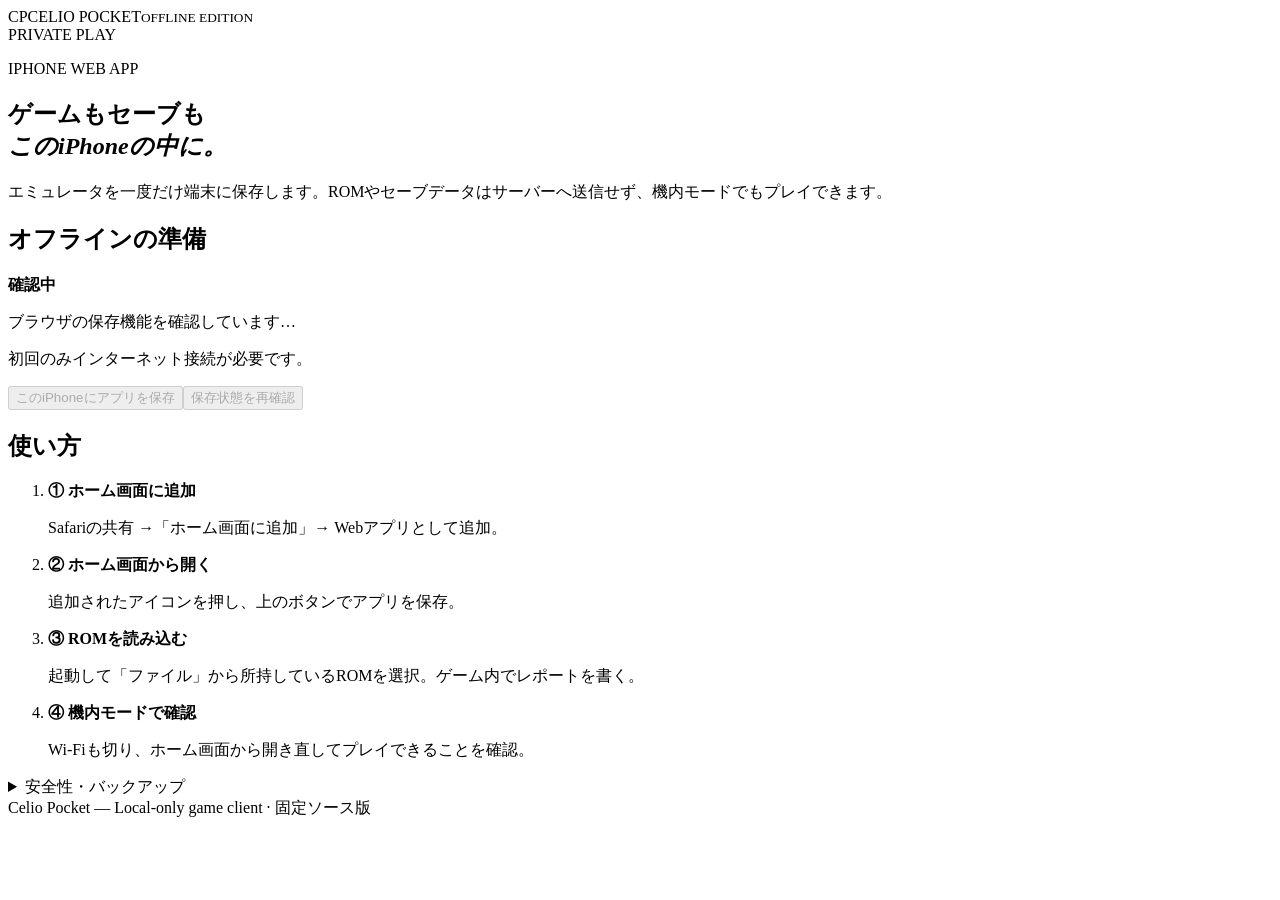
==== docs/index.html @ d20c885c "feat(celio): add iPhone offline PWA index.html" ====
<!doctype html>
<html lang="ja">
<head>
<meta charset="utf-8">
<meta name="viewport" content="width=device-width,initial-scale=1,viewport-fit=cover">
<meta name="theme-color" content="#10182b">
<meta name="apple-mobile-web-app-capable" content="yes">
<meta name="apple-mobile-web-app-status-bar-style" content="black-translucent">
<meta name="referrer" content="no-referrer">
<meta http-equiv="Content-Security-Policy" content="default-src 'none'; script-src 'self'; style-src 'self' 'unsafe-inline'; img-src 'self' data:; connect-src 'self' https://raw.githubusercontent.com; worker-src 'self'; manifest-src 'self'; object-src 'none'; base-uri 'none'; form-action 'none'; frame-src 'none'">
<link rel="manifest" href="manifest.webmanifest"><link rel="icon" href="icon.svg" type="image/svg+xml">
<link rel="stylesheet" href="install.css">
<title>Celio Pocket — iPhone オフライン版</title>
<script defer src="assets.js"></script>
<script defer src="install.js"></script>
</head>
<body><main>
<header><div class="brand"><span class="mark" aria-hidden="true">CP</span><span>CELIO POCKET<small>OFFLINE EDITION</small></span></div><span class="tag">PRIVATE PLAY</span></header>
<section class="hero"><p class="eyebrow">IPHONE WEB APP</p><h1>ゲームもセーブも<br><em>このiPhoneの中に。</em></h1><p>エミュレータを一度だけ端末に保存します。ROMやセーブデータはサーバーへ送信せず、機内モードでもプレイできます。</p></section>
<section class="panel"><div class="panelHead"><h2>オフラインの準備</h2><strong id="badge">確認中</strong></div><div class="meter" role="progressbar" aria-label="保存進捗" aria-valuemin="0" aria-valuemax="100" aria-valuenow="0" id="meter"><div id="bar"></div></div><p id="status" role="status" aria-live="polite">ブラウザの保存機能を確認しています…</p><p id="meta" class="muted">初回のみインターネット接続が必要です。</p><button type="button" id="install" disabled>このiPhoneにアプリを保存</button><a href="game.html" id="play" class="play" hidden>ゲームを起動する <span aria-hidden="true">↗</span></a><button type="button" id="check" class="link" disabled>保存状態を再確認</button></section>
<section class="steps"><h2>使い方</h2><ol><li><b>① ホーム画面に追加</b><p>Safariの共有 →「ホーム画面に追加」→ Webアプリとして追加。</p></li><li><b>② ホーム画面から開く</b><p>追加されたアイコンを押し、上のボタンでアプリを保存。</p></li><li><b>③ ROMを読み込む</b><p>起動して「ファイル」から所持しているROMを選択。ゲーム内でレポートを書く。</p></li><li><b>④ 機内モードで確認</b><p>Wi-Fiも切り、ホーム画面から開き直してプレイできることを確認。</p></li></ol></section>
<details><summary>安全性・バックアップ</summary><p>オンライン交換・USB通信を無効化し、ゲーム実行中の外部通信をCSPとService Workerで遮断します。配信にROMやセーブは含みません。ブラウザやiOSの更新確認通信はOS側で発生する場合があります。</p><p>Safariのウェブサイトデータを削除するとセーブが失われる場合があります。定期的に .sav を「このiPhone内」に書き出してください。元サイトからのセーブ移行は手動です。</p><p>公開元は <a href="https://github.com/liru55/mgba-celio-web" rel="noopener noreferrer">mGBA Celio Web</a>（MPL-2.0）です。ゲーム本体を一切同梱しません。</p></details>
<footer>Celio Pocket — Local-only game client · 固定ソース版</footer>
</main></body></html>
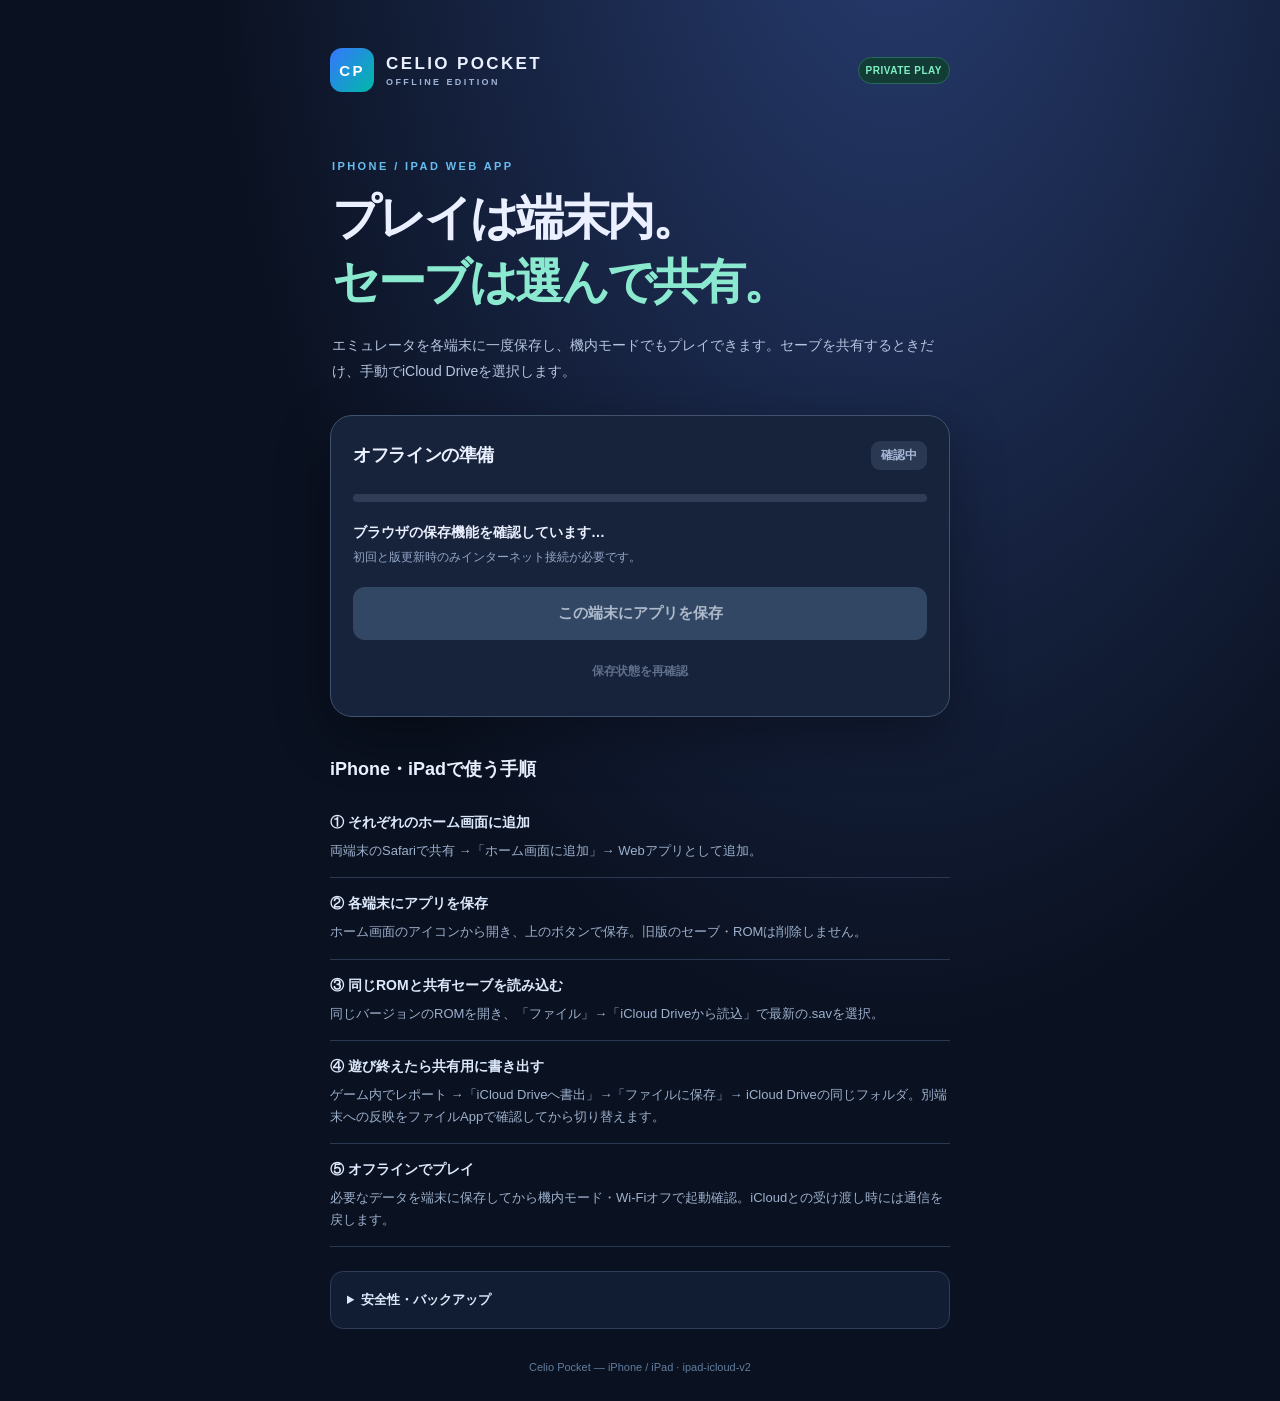
==== commit 926b84c6: "feat(celio): add iPad support and explicit iCloud Drive save handoff Add native file import/share, p" ====
--- a/docs/index.html
+++ b/docs/index.html
@@ -10,15 +10,15 @@
 <meta http-equiv="Content-Security-Policy" content="default-src 'none'; script-src 'self'; style-src 'self' 'unsafe-inline'; img-src 'self' data:; connect-src 'self' https://raw.githubusercontent.com; worker-src 'self'; manifest-src 'self'; object-src 'none'; base-uri 'none'; form-action 'none'; frame-src 'none'">
 <link rel="manifest" href="manifest.webmanifest"><link rel="icon" href="icon.svg" type="image/svg+xml">
 <link rel="stylesheet" href="install.css">
-<title>Celio Pocket — iPhone オフライン版</title>
+<title>Celio Pocket — iPhone・iPad オフライン版</title>
 <script defer src="assets.js"></script>
 <script defer src="install.js"></script>
 </head>
 <body><main>
 <header><div class="brand"><span class="mark" aria-hidden="true">CP</span><span>CELIO POCKET<small>OFFLINE EDITION</small></span></div><span class="tag">PRIVATE PLAY</span></header>
-<section class="hero"><p class="eyebrow">IPHONE WEB APP</p><h1>ゲームもセーブも<br><em>このiPhoneの中に。</em></h1><p>エミュレータを一度だけ端末に保存します。ROMやセーブデータはサーバーへ送信せず、機内モードでもプレイできます。</p></section>
-<section class="panel"><div class="panelHead"><h2>オフラインの準備</h2><strong id="badge">確認中</strong></div><div class="meter" role="progressbar" aria-label="保存進捗" aria-valuemin="0" aria-valuemax="100" aria-valuenow="0" id="meter"><div id="bar"></div></div><p id="status" role="status" aria-live="polite">ブラウザの保存機能を確認しています…</p><p id="meta" class="muted">初回のみインターネット接続が必要です。</p><button type="button" id="install" disabled>このiPhoneにアプリを保存</button><a href="game.html" id="play" class="play" hidden>ゲームを起動する <span aria-hidden="true">↗</span></a><button type="button" id="check" class="link" disabled>保存状態を再確認</button></section>
-<section class="steps"><h2>使い方</h2><ol><li><b>① ホーム画面に追加</b><p>Safariの共有 →「ホーム画面に追加」→ Webアプリとして追加。</p></li><li><b>② ホーム画面から開く</b><p>追加されたアイコンを押し、上のボタンでアプリを保存。</p></li><li><b>③ ROMを読み込む</b><p>起動して「ファイル」から所持しているROMを選択。ゲーム内でレポートを書く。</p></li><li><b>④ 機内モードで確認</b><p>Wi-Fiも切り、ホーム画面から開き直してプレイできることを確認。</p></li></ol></section>
-<details><summary>安全性・バックアップ</summary><p>オンライン交換・USB通信を無効化し、ゲーム実行中の外部通信をCSPとService Workerで遮断します。配信にROMやセーブは含みません。ブラウザやiOSの更新確認通信はOS側で発生する場合があります。</p><p>Safariのウェブサイトデータを削除するとセーブが失われる場合があります。定期的に .sav を「このiPhone内」に書き出してください。元サイトからのセーブ移行は手動です。</p><p>公開元は <a href="https://github.com/liru55/mgba-celio-web" rel="noopener noreferrer">mGBA Celio Web</a>（MPL-2.0）です。ゲーム本体を一切同梱しません。</p></details>
-<footer>Celio Pocket — Local-only game client · 固定ソース版</footer>
+<section class="hero"><p class="eyebrow">IPHONE / IPAD WEB APP</p><h1>プレイは端末内。<br><em>セーブは選んで共有。</em></h1><p>エミュレータを各端末に一度保存し、機内モードでもプレイできます。セーブを共有するときだけ、手動でiCloud Driveを選択します。</p></section>
+<section class="panel"><div class="panelHead"><h2>オフラインの準備</h2><strong id="badge">確認中</strong></div><div class="meter" role="progressbar" aria-label="保存進捗" aria-valuemin="0" aria-valuemax="100" aria-valuenow="0" id="meter"><div id="bar"></div></div><p id="status" role="status" aria-live="polite">ブラウザの保存機能を確認しています…</p><p id="meta" class="muted">初回と版更新時のみインターネット接続が必要です。</p><button type="button" id="install" disabled>この端末にアプリを保存</button><a href="game.html" id="play" class="play" hidden>ゲームを起動する <span aria-hidden="true">↗</span></a><button type="button" id="check" class="link" disabled>保存状態を再確認</button></section>
+<section class="steps"><h2>iPhone・iPadで使う手順</h2><ol><li><b>① それぞれのホーム画面に追加</b><p>両端末のSafariで共有 →「ホーム画面に追加」→ Webアプリとして追加。</p></li><li><b>② 各端末にアプリを保存</b><p>ホーム画面のアイコンから開き、上のボタンで保存。旧版のセーブ・ROMは削除しません。</p></li><li><b>③ 同じROMと共有セーブを読み込む</b><p>同じバージョンのROMを開き、「ファイル」→「iCloud Driveから読込」で最新の.savを選択。</p></li><li><b>④ 遊び終えたら共有用に書き出す</b><p>ゲーム内でレポート →「iCloud Driveへ書出」→「ファイルに保存」→ iCloud Driveの同じフォルダ。別端末への反映をファイルAppで確認してから切り替えます。</p></li><li><b>⑤ オフラインでプレイ</b><p>必要なデータを端末に保存してから機内モード・Wi-Fiオフで起動確認。iCloudとの受け渡し時には通信を戻します。</p></li></ol></section>
+<details><summary>安全性・バックアップ</summary><p>オンライン交換・USB通信は無効です。アプリはROM・SAVを自動アップロードしません。ただし手動でiCloud Driveへ保存した.savは、Appleのクラウドへ同期されます。完全に通信を切ったまま端末間同期することはできません。</p><p>読み込んだセーブは端末内のコピーです。遊ぶだけではiCloudのファイルは更新されません。2台で同時に進めず、書き出し・反映確認・読み込みの順で切り替えてください。クイックセーブは端末別です。</p><p>読込前の通常セーブを端末内に1世代退避します。Safariのデータ削除やストレージの問題に備え、.savを別途ファイルへ保管してください。共有画面の終了だけでは、保存先やiCloud同期完了をアプリから確認できません。</p><p>公開元は <a href="https://github.com/liru55/mgba-celio-web" rel="noopener noreferrer">mGBA Celio Web</a>（MPL-2.0）です。ROM・個人セーブは配信しません。ブラウザ・OSの通信はアプリとは別です。</p></details>
+<footer>Celio Pocket — iPhone / iPad · ipad-icloud-v2</footer>
 </main></body></html>
--- a/docs/install.css
+++ b/docs/install.css
@@ -0,0 +1 @@
+:root{color-scheme:dark;font-family:-apple-system,BlinkMacSystemFont,"Hiragino Kaku Gothic ProN","Noto Sans JP",sans-serif;background:#0a1120;color:#eaf0ff;-webkit-text-size-adjust:100%}*{box-sizing:border-box}body{margin:0;background:radial-gradient(ellipse at 70% -14%,#283d72 0%,#0a1120 55%);min-height:100vh}main{max-width:660px;margin:auto;padding:calc(env(safe-area-inset-top) + 22px) 20px calc(env(safe-area-inset-bottom) + 28px)}header{display:flex;align-items:center;justify-content:space-between;margin-bottom:54px;gap:12px}.brand{display:flex;align-items:center;gap:12px;font-size:17px;letter-spacing:.14em;font-weight:900}.brand small{display:block;font-size:9px;letter-spacing:.27em;color:#9eb3d7;margin-top:3px}.mark{width:44px;height:44px;display:grid;place-items:center;background:linear-gradient(130deg,#3676ff,#00b9a7);color:white;border-radius:12px;font-size:15px}.tag{font-weight:800;letter-spacing:.05em;color:#7ff0c4;border:1px solid #276c5b;background:#123c35;padding:7px;border-radius:30px;font-size:10px;white-space:nowrap}.hero .eyebrow{color:#68bdf0;font-weight:800;font-size:11px;letter-spacing:.22em}.hero h1{font-size:clamp(30px,8vw,48px);line-height:1.34;letter-spacing:-.06em;margin:14px 0 17px}.hero em{font-style:normal;color:#8ae9cf}.hero>p:last-child{color:#b6c5df;line-height:1.9;font-size:14px;margin:0 0 30px}.panel{padding:25px 22px;border:1px solid #40526e;border-radius:22px;background:#17233b;box-shadow:0 18px 55px #0005}.panelHead{display:flex;gap:10px;justify-content:space-between;align-items:center}.panel h2{font-size:18px;letter-spacing:-.02em;margin:0}.panelHead strong{font-size:12px;color:#a6b8d9;padding:6px 10px;border-radius:9px;background:#2b3851}.panelHead strong.ready{color:#8cf4c9;background:#164638}.panelHead strong.error{color:#ffc2b5;background:#54292b}.meter{height:8px;background:#303c56;border-radius:12px;overflow:hidden;margin-top:24px}.meter div{width:0;height:100%;background:linear-gradient(90deg,#5494ff,#42e1b5);transition:width .2s}.panel #status{font-size:14px;font-weight:750;line-height:1.6;margin:19px 0 4px;min-height:23px}.muted{font-size:12px;color:#93a6c5;line-height:1.6;margin:0 0 20px}button,.play{display:block;width:100%;text-align:center;border:0;border-radius:12px;padding:17px 12px;font-size:15px;font-weight:850;cursor:pointer;font-family:inherit;touch-action:manipulation}#install,.play{background:#8bead3;color:#08211e;text-decoration:none}.play{background:#a1c4ff;color:#11233e}#install:disabled{background:#324764;color:#aebacb;cursor:wait}#install[hidden],#play[hidden]{display:none}.link{margin-top:12px;background:transparent;color:#a7bad9;padding:11px;font-size:12px}.link:disabled{opacity:.5}.steps{margin:40px 0 24px}.steps h2{font-size:18px}.steps ol{padding:0;list-style:none}.steps li{padding:16px 0;border-bottom:1px solid #2a3853}.steps b{color:#dce8fb;font-size:14px}.steps p{margin:8px 0 0;color:#9db0cc;font-size:13px;line-height:1.65}details{background:#111d33;border:1px solid #2e3c56;padding:16px;border-radius:13px;font-size:12px;line-height:1.85;color:#bac9e0}summary{font-size:13px;color:#dde9fa;font-weight:750;cursor:pointer}details a{color:#8ec8ff}footer{color:#627d9e;font-size:11px;margin-top:32px;text-align:center}@media(min-width:600px){main{padding-top:48px}.hero{padding:0 2px}header{margin-bottom:68px}}
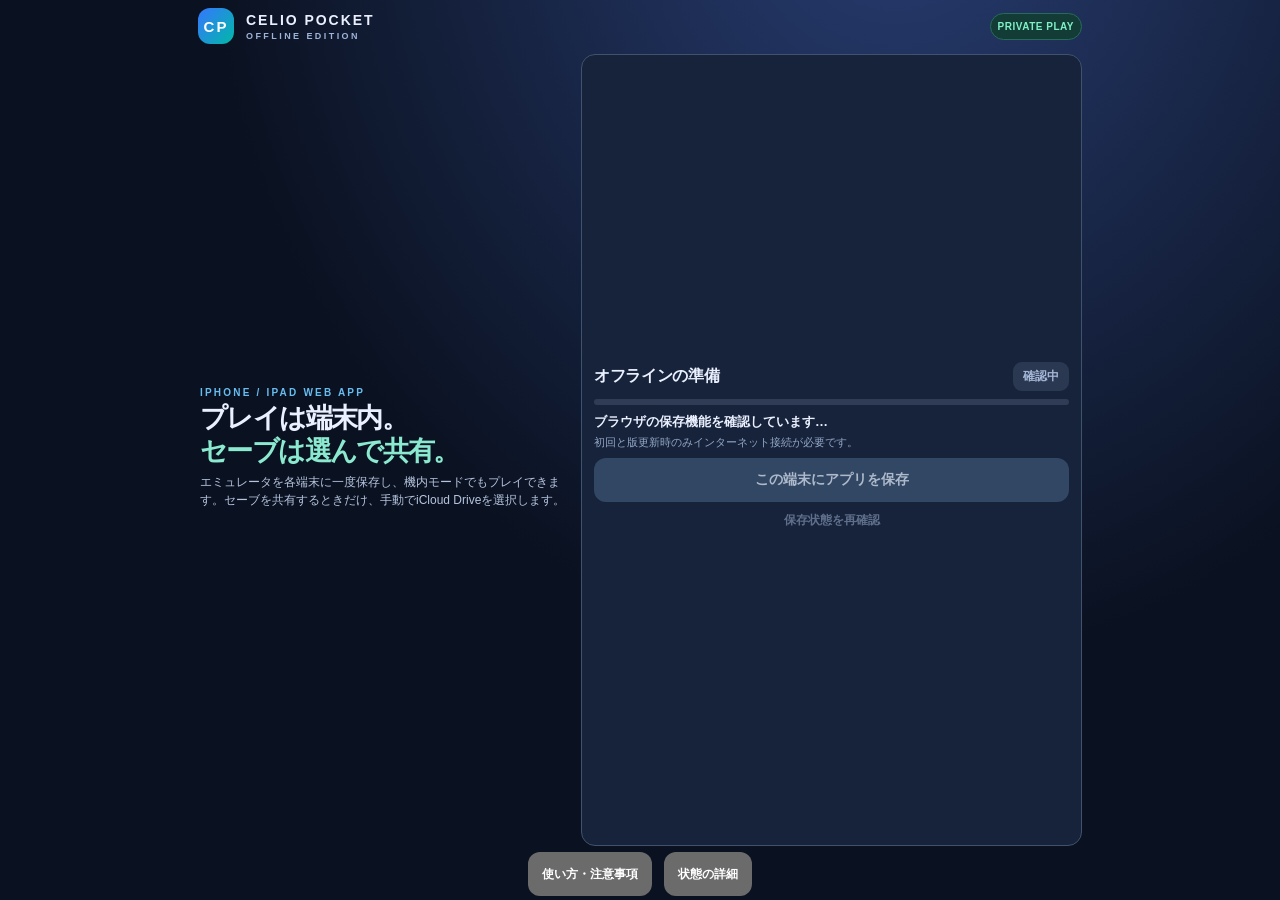
==== commit 8587fcfe: "fix(celio): fit portrait and landscape without page scrolling Add viewport-aware game and installer " ====
--- a/docs/index.html
+++ b/docs/index.html
@@ -10,6 +10,8 @@
 <meta http-equiv="Content-Security-Policy" content="default-src 'none'; script-src 'self'; style-src 'self' 'unsafe-inline'; img-src 'self' data:; connect-src 'self' https://raw.githubusercontent.com; worker-src 'self'; manifest-src 'self'; object-src 'none'; base-uri 'none'; form-action 'none'; frame-src 'none'">
 <link rel="manifest" href="manifest.webmanifest"><link rel="icon" href="icon.svg" type="image/svg+xml">
 <link rel="stylesheet" href="install.css">
+<link rel="stylesheet" href="viewport-fit.css">
+<script defer src="viewport-fit.js"></script>
 <title>Celio Pocket — iPhone・iPad オフライン版</title>
 <script defer src="assets.js"></script>
 <script defer src="install.js"></script>
@@ -20,5 +22,5 @@
 <section class="panel"><div class="panelHead"><h2>オフラインの準備</h2><strong id="badge">確認中</strong></div><div class="meter" role="progressbar" aria-label="保存進捗" aria-valuemin="0" aria-valuemax="100" aria-valuenow="0" id="meter"><div id="bar"></div></div><p id="status" role="status" aria-live="polite">ブラウザの保存機能を確認しています…</p><p id="meta" class="muted">初回と版更新時のみインターネット接続が必要です。</p><button type="button" id="install" disabled>この端末にアプリを保存</button><a href="game.html" id="play" class="play" hidden>ゲームを起動する <span aria-hidden="true">↗</span></a><button type="button" id="check" class="link" disabled>保存状態を再確認</button></section>
 <section class="steps"><h2>iPhone・iPadで使う手順</h2><ol><li><b>① それぞれのホーム画面に追加</b><p>両端末のSafariで共有 →「ホーム画面に追加」→ Webアプリとして追加。</p></li><li><b>② 各端末にアプリを保存</b><p>ホーム画面のアイコンから開き、上のボタンで保存。旧版のセーブ・ROMは削除しません。</p></li><li><b>③ 同じROMと共有セーブを読み込む</b><p>同じバージョンのROMを開き、「ファイル」→「iCloud Driveから読込」で最新の.savを選択。</p></li><li><b>④ 遊び終えたら共有用に書き出す</b><p>ゲーム内でレポート →「iCloud Driveへ書出」→「ファイルに保存」→ iCloud Driveの同じフォルダ。別端末への反映をファイルAppで確認してから切り替えます。</p></li><li><b>⑤ オフラインでプレイ</b><p>必要なデータを端末に保存してから機内モード・Wi-Fiオフで起動確認。iCloudとの受け渡し時には通信を戻します。</p></li></ol></section>
 <details><summary>安全性・バックアップ</summary><p>オンライン交換・USB通信は無効です。アプリはROM・SAVを自動アップロードしません。ただし手動でiCloud Driveへ保存した.savは、Appleのクラウドへ同期されます。完全に通信を切ったまま端末間同期することはできません。</p><p>読み込んだセーブは端末内のコピーです。遊ぶだけではiCloudのファイルは更新されません。2台で同時に進めず、書き出し・反映確認・読み込みの順で切り替えてください。クイックセーブは端末別です。</p><p>読込前の通常セーブを端末内に1世代退避します。Safariのデータ削除やストレージの問題に備え、.savを別途ファイルへ保管してください。共有画面の終了だけでは、保存先やiCloud同期完了をアプリから確認できません。</p><p>公開元は <a href="https://github.com/liru55/mgba-celio-web" rel="noopener noreferrer">mGBA Celio Web</a>（MPL-2.0）です。ROM・個人セーブは配信しません。ブラウザ・OSの通信はアプリとは別です。</p></details>
-<footer>Celio Pocket — iPhone / iPad · ipad-icloud-v2</footer>
+<footer>Celio Pocket — iPhone / iPad · viewport-v3</footer>
 </main></body></html>
--- a/docs/viewport-fit.css
+++ b/docs/viewport-fit.css
@@ -0,0 +1,110 @@
+/* MPL-2.0. Fit the app to the usable viewport; long settings use pages, not clipping. */
+:root{--cp-vh:100dvh;--cp-vw:100vw;--cp-top:0px;--cp-left:0px;--cp-safe-t:env(safe-area-inset-top,0px);--cp-safe-r:env(safe-area-inset-right,0px);--cp-safe-b:env(safe-area-inset-bottom,0px);--cp-safe-l:env(safe-area-inset-left,0px)}
+.cp-fit [hidden]{display:none!important}
+html.cp-fit,html.cp-fit body{width:100%;height:100%;min-height:0;margin:0;overflow:hidden;overscroll-behavior:none}
+.cp-fit body{position:fixed;top:var(--cp-top);left:var(--cp-left);width:var(--cp-vw);height:var(--cp-vh);padding:max(4px,var(--cp-safe-t)) max(4px,var(--cp-safe-r)) max(4px,var(--cp-safe-b)) max(4px,var(--cp-safe-l));box-sizing:border-box}
+.cp-fit .app-shell{width:100%;height:100%;min-height:0;max-width:none;display:grid;grid-template-rows:44px 18px minmax(0,1fr);gap:0;margin:0}
+.cp-fit .app-header{min-height:0;height:44px;gap:8px;overflow:hidden}
+.cp-fit .app-header h1{font-size:15px;min-width:0}.cp-fit .app-header h1 small{display:none}
+.cp-fit .app-header .badge{max-width:36%;overflow:hidden;text-overflow:ellipsis}
+.cp-fit .game-title{grid-row:2;margin:0;font-size:11px;line-height:18px;min-width:0;max-width:100%}
+.cp-fit .app-shell>.notice{display:none}
+.cp-fit .app-shell>.play,.cp-game .play.has-rom:not(.immersive):not(.overlay):not(.editing),.cp-game .play:not(.has-rom),.cp-game .play.immersive{
+ grid-row:3;width:100%;height:100%;min-height:0;max-height:none;margin:0;padding:0;box-sizing:border-box;
+ grid-template-columns:minmax(0,1fr);grid-template-rows:minmax(0,1fr) 240px auto;border-radius:10px;
+}
+.cp-game .play .screen-viewport,.cp-game .play.has-rom:not(.immersive):not(.overlay):not(.editing) .screen-viewport{grid-row:1;grid-column:1;min-width:0;min-height:0;width:100%;height:100%;aspect-ratio:auto;padding:4px}
+.cp-game .play #screen{min-width:0;min-height:0;width:100%;height:100%;object-fit:contain}
+.cp-game .play .gamepad{grid-row:2;grid-column:1;width:min(560px,100%);height:240px;min-height:0;padding:0;position:relative;inset:auto;margin:auto;pointer-events:none}
+.cp-game .play .gamepad .primary{display:contents}
+.cp-game .play .gamepad .shoulders{display:contents}
+.cp-game .play .gamepad .dpad{position:absolute;left:12px;top:48px;grid-template-columns:repeat(3,44px);grid-template-rows:repeat(3,44px);gap:2px;transform:none;pointer-events:auto}
+.cp-game .play .gamepad .dpad.linked{gap:0}
+.cp-game .play .gamepad .ab{position:absolute;left:auto;right:12px;top:94px;gap:10px;transform:none;pointer-events:auto}
+.cp-game .play .gamepad .ab button{width:56px;height:56px;min-height:56px}
+.cp-game .play .gamepad .shoulder-l,.cp-game .play .gamepad .shoulder-r{top:0;left:12px;right:auto;width:72px;min-height:44px;height:44px;transform:none;pointer-events:auto}
+.cp-game .play .gamepad .shoulder-r{left:auto;right:12px}
+.cp-game .play .gamepad .system{left:50%;right:auto;top:auto;bottom:0;transform:translateX(-50%);gap:6px;pointer-events:auto}
+.cp-game .play .gamepad .system button{min-height:44px;height:44px;min-width:64px;padding:4px;font-size:10px}
+.cp-game .play .emulator-toolbar{grid-row:3;grid-column:1;align-self:end;display:grid;grid-template-columns:repeat(5,minmax(0,1fr));grid-auto-rows:44px;gap:4px;padding:4px;min-width:0;width:100%;height:auto;box-sizing:border-box}
+.cp-fit .emulator-toolbar .bar-segment,.cp-fit .emulator-toolbar #quick-actions,.cp-fit .emulator-toolbar .quick-action:not(.custom-position){display:contents}
+.cp-fit .emulator-toolbar .bar-segment{border:0;padding:0;margin:0}
+.cp-fit .emulator-toolbar button,.cp-fit .emulator-toolbar .audio-popover summary{width:100%;min-width:0;min-height:44px;height:44px;margin:0;padding:3px;font-size:11px;white-space:normal;line-height:1.2;overflow-wrap:anywhere}
+.cp-fit .emulator-toolbar .audio-popover{min-width:0;margin:0}.cp-fit .audio-popover summary output{display:none}
+.cp-fit .audio-popover-panel{bottom:calc(var(--cp-tools,96px) + 4px);max-height:calc(100% - var(--cp-tools,96px) - 8px);max-width:calc(100% - 8px);right:4px;padding:8px}
+.cp-game .play #quick-message{bottom:calc(var(--cp-tools,96px) + 4px);max-width:calc(100% - 16px);overflow-wrap:anywhere}
+.cp-game .play #edit-bar{max-width:calc(100% - 12px);bottom:6px}
+.cp-game .play:not(.has-rom){grid-template-rows:minmax(0,1fr)}
+.cp-fit #welcome{gap:10px;padding:12px}.cp-fit #welcome strong{font-size:28px}.cp-fit #welcome p{font-size:12px}
+.cp-game .play.no-touch:not(.editing),.cp-game .play.touch-hidden:not(.editing),.cp-game .play.overlay,.cp-game .play.editing{grid-template-rows:minmax(0,1fr) auto!important}
+.cp-game .play.no-touch:not(.editing) .emulator-toolbar,.cp-game .play.touch-hidden:not(.editing) .emulator-toolbar,.cp-game .play.overlay .emulator-toolbar,.cp-game .play.editing .emulator-toolbar{grid-row:2}
+.cp-game .play.overlay .gamepad{position:absolute;grid-area:auto;inset:0 0 var(--cp-tools,96px);width:100%;height:auto}
+.cp-game .play.overlay .gamepad .dpad,.cp-game .play.overlay .gamepad .ab,.cp-game .play.overlay .gamepad .shoulder-l,.cp-game .play.overlay .gamepad .shoulder-r,.cp-game .play.overlay .gamepad .system{right:auto;bottom:auto;transform:translate(-50%,-50%) scale(var(--pad-scale,.75));opacity:var(--pad-opacity,.8)}
+.cp-game .play.overlay .gamepad .dpad{left:22%;top:64%}.cp-game .play.overlay .gamepad .ab{left:78%;top:64%}
+.cp-game .play.overlay .gamepad .shoulder-l{left:18%;top:18%}.cp-game .play.overlay .gamepad .shoulder-r{left:82%;top:18%}
+.cp-game .play.overlay .gamepad .system{left:50%;top:86%}
+.cp-game .play.has-rom.delta-skin{height:100%!important;min-height:0;max-height:none;grid-template-rows:minmax(0,1fr) auto!important}
+.cp-game .play.delta-skin .emulator-toolbar{grid-row:2;align-self:end}
+.cp-game .play.delta-skin .screen-viewport{width:auto;height:auto;aspect-ratio:auto;padding:0}
+.cp-game .play .skin-stage{min-width:0;min-height:0;max-height:100%}
+.cp-game .play.immersive:not(.delta-skin) .screen-viewport{padding-top:48px!important}
+.cp-fit body.expanded .play{position:fixed;inset:auto;top:var(--cp-top);left:var(--cp-left);width:var(--cp-vw);height:var(--cp-vh);padding:var(--cp-safe-t) var(--cp-safe-r) var(--cp-safe-b) var(--cp-safe-l)}
+@media(orientation:landscape){
+ .cp-fit .app-shell>.play,.cp-game .play.has-rom:not(.immersive):not(.overlay):not(.editing){grid-template-rows:minmax(0,1fr) auto}
+ .cp-game .play .emulator-toolbar{grid-row:2;grid-template-columns:repeat(10,minmax(0,1fr))}
+ .cp-game .play.has-rom:not(.delta-skin):not(.overlay):not(.editing) .screen-viewport{padding:4px 146px 52px}
+ .cp-game .play .gamepad{position:absolute;grid-area:auto;inset:0 0 var(--cp-tools,48px);width:100%;height:auto}
+ .cp-game .play:not(.overlay) .gamepad .dpad{left:8px;top:50%;transform:translateY(-50%)}
+ .cp-game .play:not(.overlay) .gamepad .ab{right:8px;top:50%;transform:translateY(-50%)}
+ .cp-game .play:not(.overlay) .gamepad .shoulder-l,.cp-game .play:not(.overlay) .gamepad .shoulder-r{top:auto;bottom:4px;width:44px;left:calc(50% - 128px);right:auto}
+ .cp-game .play:not(.overlay) .gamepad .shoulder-r{left:auto;right:calc(50% - 128px)}
+ .cp-game .play:not(.overlay) .gamepad .system{bottom:4px}
+ .cp-game .play.no-touch:not(.editing) .screen-viewport,.cp-game .play.touch-hidden:not(.editing) .screen-viewport{padding:4px!important}
+ .cp-fit #welcome .welcome-kicker{display:none}.cp-fit #welcome{gap:6px}.cp-fit #welcome strong{font-size:24px}
+}
+/* Native dialogs keep every option accessible via previous/next pages. */
+.cp-fit dialog.cp-dialog,.cp-fit #settings{width:calc(var(--cp-vw) - var(--cp-safe-l) - var(--cp-safe-r) - 8px);height:calc(var(--cp-vh) - var(--cp-safe-t) - var(--cp-safe-b) - 8px);max-width:1000px;max-height:none;min-height:0;position:fixed;top:calc(var(--cp-top) + var(--cp-safe-t) + 4px);bottom:auto;left:calc(var(--cp-left) + var(--cp-safe-l) + 4px);right:calc(100vw - var(--cp-left) - var(--cp-vw) + var(--cp-safe-r) + 4px);margin:0 auto;border:1px solid var(--border,#40526e);background:var(--surface,#17233b);color:var(--text,#eaf0ff);border-radius:12px;padding:0;overflow:hidden;box-sizing:border-box}
+.cp-fit #settings[open],.cp-fit dialog.cp-dialog[open]{display:grid;grid-template-columns:minmax(0,1fr);grid-template-rows:48px 44px minmax(0,1fr)}
+.cp-fit .cp-dialog>.dialog-head,.cp-fit #settings>.dialog-head{grid-row:1;grid-column:1;padding:2px 10px;min-height:0;display:flex;align-items:center;justify-content:space-between}
+.cp-fit .dialog-head h2{font-size:16px;margin:0}.cp-fit .dialog-head button{width:auto;flex:0 0 auto;min-height:44px;padding:4px 12px}
+.cp-fit #settings>.tabs{display:none!important}
+.cp-fit .cp-section-select{grid-row:2;grid-column:1;display:flex;align-items:center;gap:8px;padding:0 10px;min-width:0}
+.cp-fit .cp-section-select select{flex:1;min-width:0;max-width:100%;height:40px;font-size:16px}
+.cp-fit #settings>[role=tabpanel],.cp-fit .cp-dialog>.cp-pages{grid-column:1;grid-row:3;min-width:0;min-height:0;padding:6px 10px 0;overflow:hidden}
+.cp-fit .cp-pages{display:grid;grid-template-rows:minmax(0,1fr) 48px;min-height:0;min-width:0}
+.cp-fit .cp-pages-window{min-width:0;min-height:0;overflow:hidden;overscroll-behavior:none}
+.cp-fit .cp-pages-content{width:100%;height:100%;columns:var(--cp-page-w,300px);column-gap:24px;column-fill:auto;overflow:visible;transition:none;overflow-wrap:anywhere}
+.cp-fit .cp-pages-content>*{break-inside:avoid-column;max-width:100%;box-sizing:border-box}
+.cp-fit .cp-pages-content h3{break-after:avoid-column}.cp-fit .cp-pages-content p{orphans:2;widows:2}
+.cp-fit .cp-pages-content input,.cp-fit .cp-pages-content select,.cp-fit .cp-pages-content textarea{min-width:0;max-width:100%;font-size:16px;box-sizing:border-box}
+.cp-fit .cp-pages-content textarea{max-height:100%;resize:none}
+.cp-fit .cp-pages-content .memory-scroll{overflow:visible;max-height:none}
+.cp-fit .cp-pages-content #memory-dump{white-space:pre-wrap;overflow-wrap:anywhere}
+.cp-fit .cp-pages-content .memory-panel{display:block!important;margin:0}
+.cp-fit .cp-page-nav{display:flex;align-items:center;justify-content:space-between;gap:8px;min-width:0;border-top:1px solid var(--border,#40526e);background:var(--surface,#17233b)}
+.cp-fit .cp-page-nav button{width:auto;flex:0 0 auto;min-width:64px;min-height:44px;font:inherit;padding:4px 10px}.cp-fit .cp-page-nav output{font-size:12px;white-space:nowrap;text-align:center;min-width:54px}
+/* Installer: fixed viewport with secondary instructions in the same paged dialog. */
+.cp-fit.cp-install main{width:100%;height:100%;min-height:0;max-width:900px;margin:auto;padding:0 8px;display:grid;grid-template-rows:44px auto minmax(0,1fr) 44px;gap:6px}
+.cp-fit.cp-install header{margin:0;min-width:0}.cp-fit.cp-install .brand{font-size:14px}.cp-fit.cp-install .mark{height:36px;width:36px}
+.cp-fit.cp-install .hero h1{font-size:27px;line-height:1.2;margin:4px 0}.cp-fit.cp-install .hero .eyebrow{margin:2px 0;font-size:10px}
+.cp-fit.cp-install .hero>p:last-child{font-size:12px;line-height:1.5;margin:6px 0}
+.cp-fit.cp-install .panel{min-height:0;padding:10px 12px;box-shadow:none;border-radius:14px;display:flex;flex-direction:column;justify-content:center}
+.cp-fit.cp-install .panel h2{font-size:16px}.cp-fit.cp-install .meter{margin-top:8px;height:6px;flex:none}
+.cp-fit.cp-install .panel #status{font-size:13px;line-height:1.4;margin:8px 0 4px;min-height:18px;overflow-wrap:anywhere}
+.cp-fit.cp-install .panel #meta{font-size:11px;line-height:1.4;margin-bottom:8px;overflow-wrap:anywhere}
+.cp-fit.cp-install #install,.cp-fit.cp-install #play{min-height:44px;padding:10px;font-size:14px;flex:none}
+.cp-fit.cp-install #check{min-height:36px;margin:0;padding:8px;font-size:12px}
+.cp-fit.cp-install footer{margin:0;display:flex;justify-content:center;align-items:center;gap:12px;font-size:10px}
+.cp-fit.cp-install footer button{width:auto;min-height:44px;padding:6px 14px;font-size:12px}
+.cp-fit.cp-install .cp-pages .steps{margin:0}.cp-fit.cp-install .cp-pages ol{list-style:none;padding:0}
+@media(orientation:landscape){
+ .cp-fit.cp-install main{grid-template-columns:minmax(0,1fr) minmax(0,1.35fr);grid-template-rows:44px minmax(0,1fr) 44px;gap:6px 12px}
+ .cp-fit.cp-install header{grid-column:1/-1}.cp-fit.cp-install .hero{grid-column:1;align-self:center}
+ .cp-fit.cp-install .panel{grid-column:2;grid-row:2}.cp-fit.cp-install footer{grid-column:1/-1}
+}
+@media(max-height:650px){.cp-fit.cp-install .hero>p{display:none}.cp-fit.cp-install .hero h1{font-size:23px}}
+@media(prefers-reduced-motion:reduce){.cp-fit *{scroll-behavior:auto!important}}
+
+@media(orientation:landscape){.cp-game .play.immersive .gamepad{inset:var(--cp-safe-t) var(--cp-safe-r) calc(var(--cp-tools,53px) + var(--cp-safe-b)) var(--cp-safe-l);width:auto}}
+
+@media(orientation:landscape) and (max-height:360px){.cp-fit.cp-install main{grid-template-rows:32px minmax(0,1fr) 44px;gap:4px 12px}.cp-fit.cp-install .mark{width:30px;height:30px}.cp-fit.cp-install .panel{padding:6px 10px}.cp-fit.cp-install .panel #meta{display:none}.cp-fit.cp-install .panel #status{display:-webkit-box;-webkit-box-orient:vertical;-webkit-line-clamp:2;overflow:hidden}.cp-fit.cp-install #check{min-height:32px;height:32px;padding:4px}.cp-fit.cp-install .panelHead strong{padding:3px 6px}}
